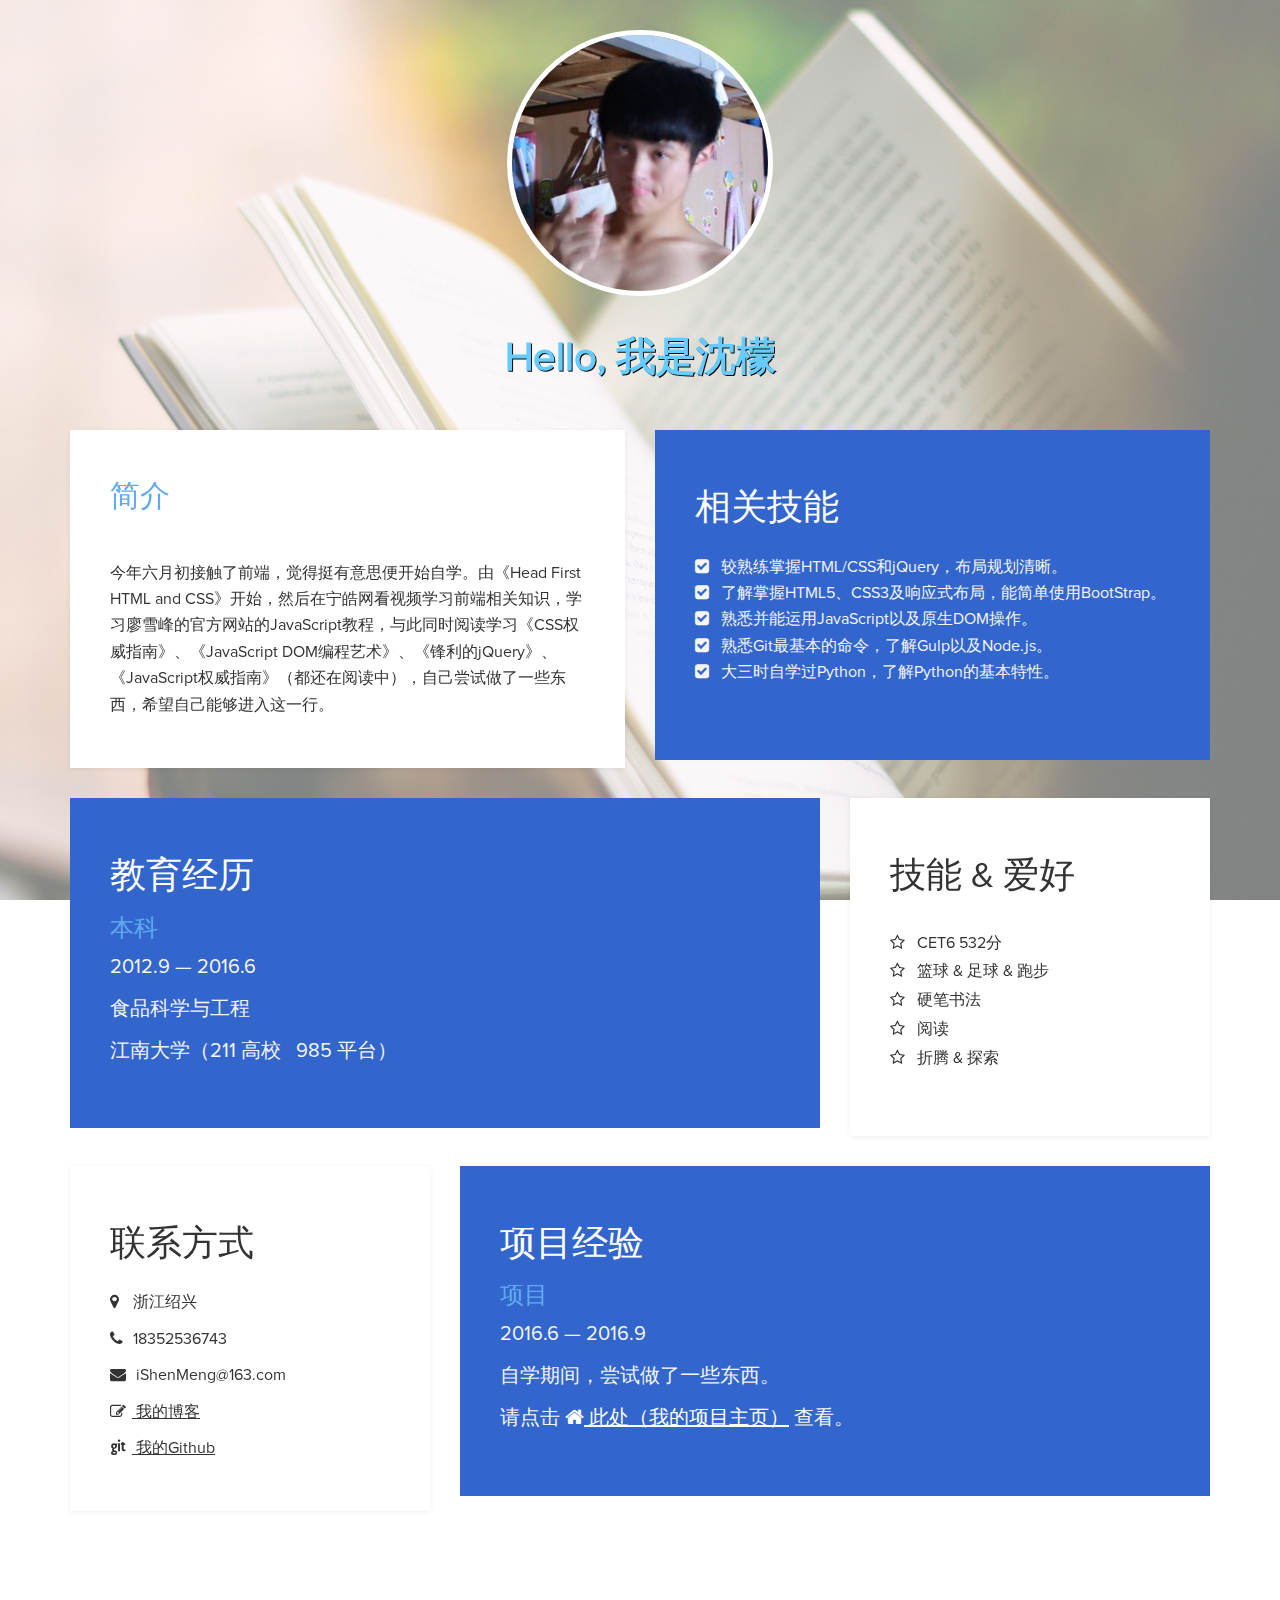
==== about_me.html @ fff902b5 "add some" ====
<!DOCTYPE html>
<html lang="en">
<head>
	<meta charset="UTF-8">
	<meta name="viewport" content="width=device-width, initial-scale=1">
	<meta http-equiv="X-UA-Compatible" content="IE=Edge">
	<title>关于我</title>
	<link rel="shortcut icon" type="image/x-icon" href="favicon.ico" />
	<link rel="stylesheet" href="css/font-awesome.css">
	<link rel="stylesheet" href="css/bootstrap.css">
	<link rel="stylesheet" href="css/about_me.css">
	<script src="js/jquery.js"></script>
	<script src="js/bootstrap.js"></script>
	<script src="js/jquery.backstretch.js"></script>
	<script src="js/about_me.js"></script>
</head>
<body>


<!-- header section -->
<header>
	<div class="container">
		<div class="row">
			<div class="col-md-12 col-sm-12">
				<img src="images/about_me/I.png" class="img-responsive img-circle tm-border" alt="I">
				<hr style="border:none">
				<h1 class="tm-title bold shadow">Hello, 我是沈檬</h1>
			</div>
		</div>
	</div>
</header>

<!-- about and skills section -->
<section class="container">
	<div class="row">
		<div class="col-md-6 col-sm-12">
			<div class="about">
				<h3 class="accent">简介</h3>
				<br><br>
				<p>今年六月初接触了前端，觉得挺有意思便开始自学。由《Head First HTML and CSS》开始，然后在宁皓网看视频学习前端相关知识，学习廖雪峰的官方网站的JavaScript教程，与此同时阅读学习《CSS权威指南》、《JavaScript DOM编程艺术》、《锋利的jQuery》、《JavaScript权威指南》（都还在阅读中），自己尝试做了一些东西，希望自己能够进入这一行。</p>
			</div>
		</div>
		<div class="col-md-6 col-sm-12">
			<div class="skills">
				<h2 class="white">相关技能</h2>
				<p>
					<i class="fa fa-check-square"></i> &nbsp;&nbsp;较熟练掌握HTML/CSS和jQuery，布局规划清晰。<br>
					<i class="fa fa-check-square"></i> &nbsp;&nbsp;了解掌握HTML5、CSS3及响应式布局，能简单使用BootStrap。<br>
					<i class="fa fa-check-square"></i> &nbsp;&nbsp;熟悉并能运用JavaScript以及原生DOM操作。<br>
					<i class="fa fa-check-square"></i> &nbsp;&nbsp;熟悉Git最基本的命令，了解Gulp以及Node.js。<br>
					<i class="fa fa-check-square"></i> &nbsp;&nbsp;大三时自学过Python，了解Python的基本特性。
				</p>
			</div>
		</div>
	</div>
</section>

<!-- education and languages -->
<section class="container">
	<div class="row">
		<div class="col-md-8 col-sm-12">
			<div class="education">
				<h2 class="white">教育经历</h2>
					<div class="education-content">
						<h4 class="education-title accent">本科</h4>
							<div class="education-school">
								<h5>2012.9 — 2016.6</h5><br>
								<h5>食品科学与工程</h5><br>
								<h5>江南大学（211 高校&nbsp;&nbsp;&nbsp;985 平台）</h5>
							</div>
					</div>
			</div>
		</div>
		<div class="col-md-4 col-sm-12">
			<div class="languages">
				<h2>技能 & 爱好</h2>
					<ul>
						<li><i class="fa fa-star-o"></i> &nbsp;&nbsp;CET6 532分</li>
						<li><i class="fa fa-star-o"></i> &nbsp;&nbsp;篮球 & 足球 & 跑步</li>
						<li><i class="fa fa-star-o"></i> &nbsp;&nbsp;硬笔书法</li>
						<li><i class="fa fa-star-o"></i> &nbsp;&nbsp;阅读</li>
						<li><i class="fa fa-star-o"></i> &nbsp;&nbsp;折腾 & 探索</li>
					</ul>
			</div>
		</div>
	</div>
</section>

<!-- contact and experience -->
<section class="container">
	<div class="row">
		<div class="col-md-4 col-sm-12">
			<div class="contact">
				<h2>联系方式</h2>
					<p><i class="fa fa-map-marker"></i> &nbsp;浙江绍兴</p>
					<p><i class="fa fa-phone"></i> 18352536743</p>
					<p><i class="fa fa-envelope"></i> iShenMeng@163.com</p>
					<p><i class="fa fa-edit"></i><a href="https://shen-meng.github.io/" target="_blank"> 我的博客</a></p>
					<p><i class="fa fa-git"></i><a href="https://github.com/Shen-Meng" target="_blank"> 我的Github</a></p>
			</div>
		</div>
		<div class="col-md-8 col-sm-12">
			<div class="experience">
				<h2 class="white">项目经验</h2>
					<div class="experience-content">
						<h4 class="experience-title accent">项目</h4>
						<h5>2016.6 — 2016.9</h5><br>
						<h5>自学期间，尝试做了一些东西。</h5><br>
						<h5>请点击 <a href="index.html" target="_blank"><i class="fa fa-home"></i> 此处（我的项目主页）</a> 查看。</h5>
					</div>
			</div>
		</div>
	</div>
</section>

<!-- footer section -->
<footer>
	<div class="container">

	</div>
</footer>
</body>
</html>
---- css/about_me.css ----
html, body {
  margin:0;border:0;padding:0;
  font-size:16px;
  font-family:'Proxima';
  overflow-x:hidden;
  position: relative;
  vertical-align: baseline;
}

html {
    -webkit-font-smoothing: antialiased;
}

h1 {font-size:40px;}
h2 {font-size:36px;}
h3 {font-size:30px;}
h4 {font-size:24px;}
h5 {font-size:20px;}
h6 {font-size:18px;}

h2 {
  padding-bottom: 14px;
}

.contact a {
  color: #333;
  text-decoration: underline;
}

.experience a {
  color: #fff;
  text-decoration: underline;
}

.accent {
  font-family: 'Proxima Bold';
  line-height: 14px;
  color: #60A9F0;
}

.bold {
	font-weight: bold;
}

.tm-border {
	border: 5px solid #fff;
}

.shadow {
	text-shadow: 1px 1px #000;
}

.tm-title {
	color: #66CCFF;
}

.white {
  color: #fff;
}

.container p {
  line-height: 1.65;
}

.about,.skills,
.education,.languages,
.contact, .experience {
  padding: 40px;
  min-height: 330px;
}

.education, .languages,
.contact, .experience {
  margin-top: 30px;
}
.copyrights{text-indent:-9999px;height:0;line-height:0;font-size:0;overflow:hidden;}

@font-face {
    font-family: 'Proxima';
    src: url(../fonts/ProximaNova-Regular.otf);
}

@font-face {
    font-family: 'Proxima Bold';
    src: url(../fonts/ProximaNova-Bold.otf);
}

@-webkit-keyframes sk-innerCircle {
  0% {
    -webkit-transform: rotate(0);
            transform: rotate(0); }

  100% {
    -webkit-transform: rotate(360deg);
            transform: rotate(360deg); } }

@keyframes sk-innerCircle {
  0% {
    -webkit-transform: rotate(0);
            transform: rotate(0); }

  100% {
    -webkit-transform: rotate(360deg);
            transform: rotate(360deg); } }

/* header section */
header {
  text-align: center;
  min-height: 400px;
  overflow: hidden;
  position: relative;
  padding-top: 30px;
  padding-bottom: 40px;
}
header img {
  display: inline-block !important;
}
header h2 {
  padding-top: 40px;
}

/* about section */
.about {
  background: #fff;
  box-shadow: 0px 1px 5px rgba(50,50,50,0.08);
}

/* skills section */
.skills {
  background: #3366CC;
  color: #f5f5f5;
}
.skills .progress {
  border-radius: 0px;
  height: 4px;
}
.skills .progress .progress-bar-primary {
  background: #204090;
}
.skills strong {
  display: inline-block;
  font-weight: normal;
  padding-bottom: 6px;
}

/* education section */
.education {
  background: #3366CC;
  color: #f5f5f5;
}
.education .education-content {
  padding-bottom: 14px;
}
.education h5 {
  display: inline-block;
}
.education span {
  padding-right: 10px;
  padding-left: 20px;
}

/* languages section */
.languages {
  background: #fff;
 box-shadow: 0px 1px 5px rgba(50,50,50,0.08);
}
.languages ul {
  padding: 10px;
  padding-left: 0;
  list-style: none;
}
.languages ul li {
  padding-bottom: 6px;
}

/* contact section */
.contact {
  background: #fff;
 box-shadow: 0px 1px 5px rgba(50,50,50,0.08);
}
.contact .fa {
  padding-right: 6px;
}

/* experience section */
.experience {
  background: #3366CC;
  color: #f5f5f5;
}
.experience .experience-content {
  padding-bottom: 14px;
}
.experience h5 {
  display: inline-block;
}
.experience span {
  padding-right: 10px;
  padding-left: 20px;
}

/* footer section */
footer {
  color: #f9f9f9;
  text-align: center;
  padding-top: 140px;
  padding-bottom: 40px;
}

/* social icon section */
.social-icons {
  padding: 0;
  margin: 0;
}
.social-icons li {
  display: inline-block;
  list-style: none;
}
.social-icons li a {
  background: #3366CC;
  border-radius: 50%;
  color: #fff;
  text-decoration: none;
  font-size: 18px;
  width: 40px;
  height: 40px;
  line-height: 40px;
  text-align: center;
  transition: all 0.4s ease-in;
  position: relative;
  bottom: 10px;
  top: 10px;
}
.social-icons li a:hover {
  background: #202020;
  color: #fff;
}

@media ( max-width: 980px ) {
  .skills {
    margin-top: 30px;
  }
}

@media ( max-width: 360px ) {
  header h1 {
    font-size: 30px;
  }
  .about h2 {
    font-size: 24px;
  }
  .education h4,
  .experience h4 {
    font-size: 20px;
  }
}
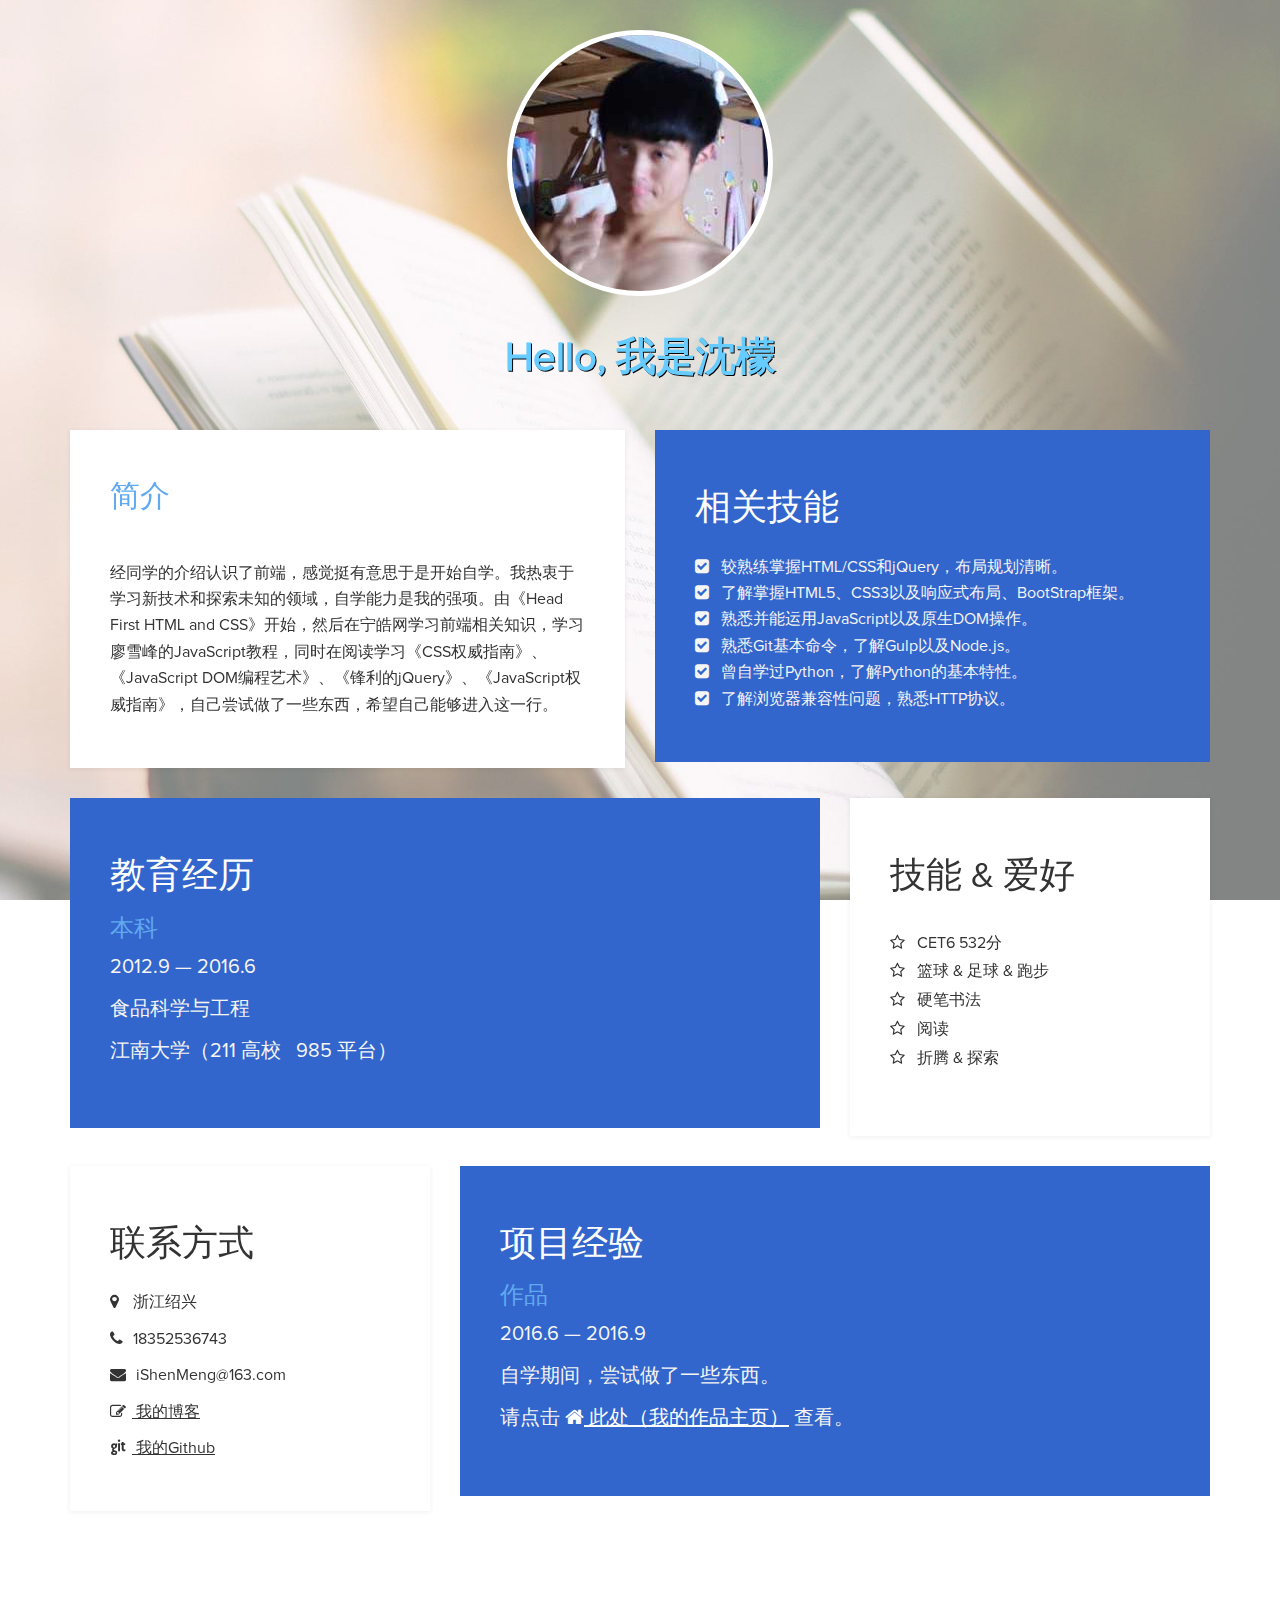
==== commit 2ee0afe1: "compress pictures" ====
--- a/about_me.html
+++ b/about_me.html
@@ -37,7 +37,7 @@
 			<div class="about">
 				<h3 class="accent">简介</h3>
 				<br><br>
-				<p>今年六月初接触了前端，觉得挺有意思便开始自学。由《Head First HTML and CSS》开始，然后在宁皓网看视频学习前端相关知识，学习廖雪峰的官方网站的JavaScript教程，与此同时阅读学习《CSS权威指南》、《JavaScript DOM编程艺术》、《锋利的jQuery》、《JavaScript权威指南》（都还在阅读中），自己尝试做了一些东西，希望自己能够进入这一行。</p>
+				<p>经同学的介绍认识了前端，感觉挺有意思于是开始自学。我热衷于学习新技术和探索未知的领域，自学能力是我的强项。由《Head First HTML and CSS》开始，然后在宁皓网学习前端相关知识，学习廖雪峰的JavaScript教程，同时在阅读学习《CSS权威指南》、《JavaScript DOM编程艺术》、《锋利的jQuery》、《JavaScript权威指南》，自己尝试做了一些东西，希望自己能够进入这一行。</p>
 			</div>
 		</div>
 		<div class="col-md-6 col-sm-12">
@@ -45,10 +45,11 @@
 				<h2 class="white">相关技能</h2>
 				<p>
 					<i class="fa fa-check-square"></i> &nbsp;&nbsp;较熟练掌握HTML/CSS和jQuery，布局规划清晰。<br>
-					<i class="fa fa-check-square"></i> &nbsp;&nbsp;了解掌握HTML5、CSS3及响应式布局，能简单使用BootStrap。<br>
+					<i class="fa fa-check-square"></i> &nbsp;&nbsp;了解掌握HTML5、CSS3以及响应式布局、BootStrap框架。<br>
 					<i class="fa fa-check-square"></i> &nbsp;&nbsp;熟悉并能运用JavaScript以及原生DOM操作。<br>
-					<i class="fa fa-check-square"></i> &nbsp;&nbsp;熟悉Git最基本的命令，了解Gulp以及Node.js。<br>
-					<i class="fa fa-check-square"></i> &nbsp;&nbsp;大三时自学过Python，了解Python的基本特性。
+					<i class="fa fa-check-square"></i> &nbsp;&nbsp;熟悉Git基本命令，了解Gulp以及Node.js。<br>
+					<i class="fa fa-check-square"></i> &nbsp;&nbsp;曾自学过Python，了解Python的基本特性。<br>
+					<i class="fa fa-check-square"></i> &nbsp;&nbsp;了解浏览器兼容性问题，熟悉HTTP协议。
 				</p>
 			</div>
 		</div>
@@ -103,10 +104,10 @@
 			<div class="experience">
 				<h2 class="white">项目经验</h2>
 					<div class="experience-content">
-						<h4 class="experience-title accent">项目</h4>
+						<h4 class="experience-title accent">作品</h4>
 						<h5>2016.6 — 2016.9</h5><br>
 						<h5>自学期间，尝试做了一些东西。</h5><br>
-						<h5>请点击 <a href="index.html" target="_blank"><i class="fa fa-home"></i> 此处（我的项目主页）</a> 查看。</h5>
+						<h5>请点击 <a href="index.html" target="_blank"><i class="fa fa-home"></i> 此处（我的作品主页）</a> 查看。</h5>
 					</div>
 			</div>
 		</div>
